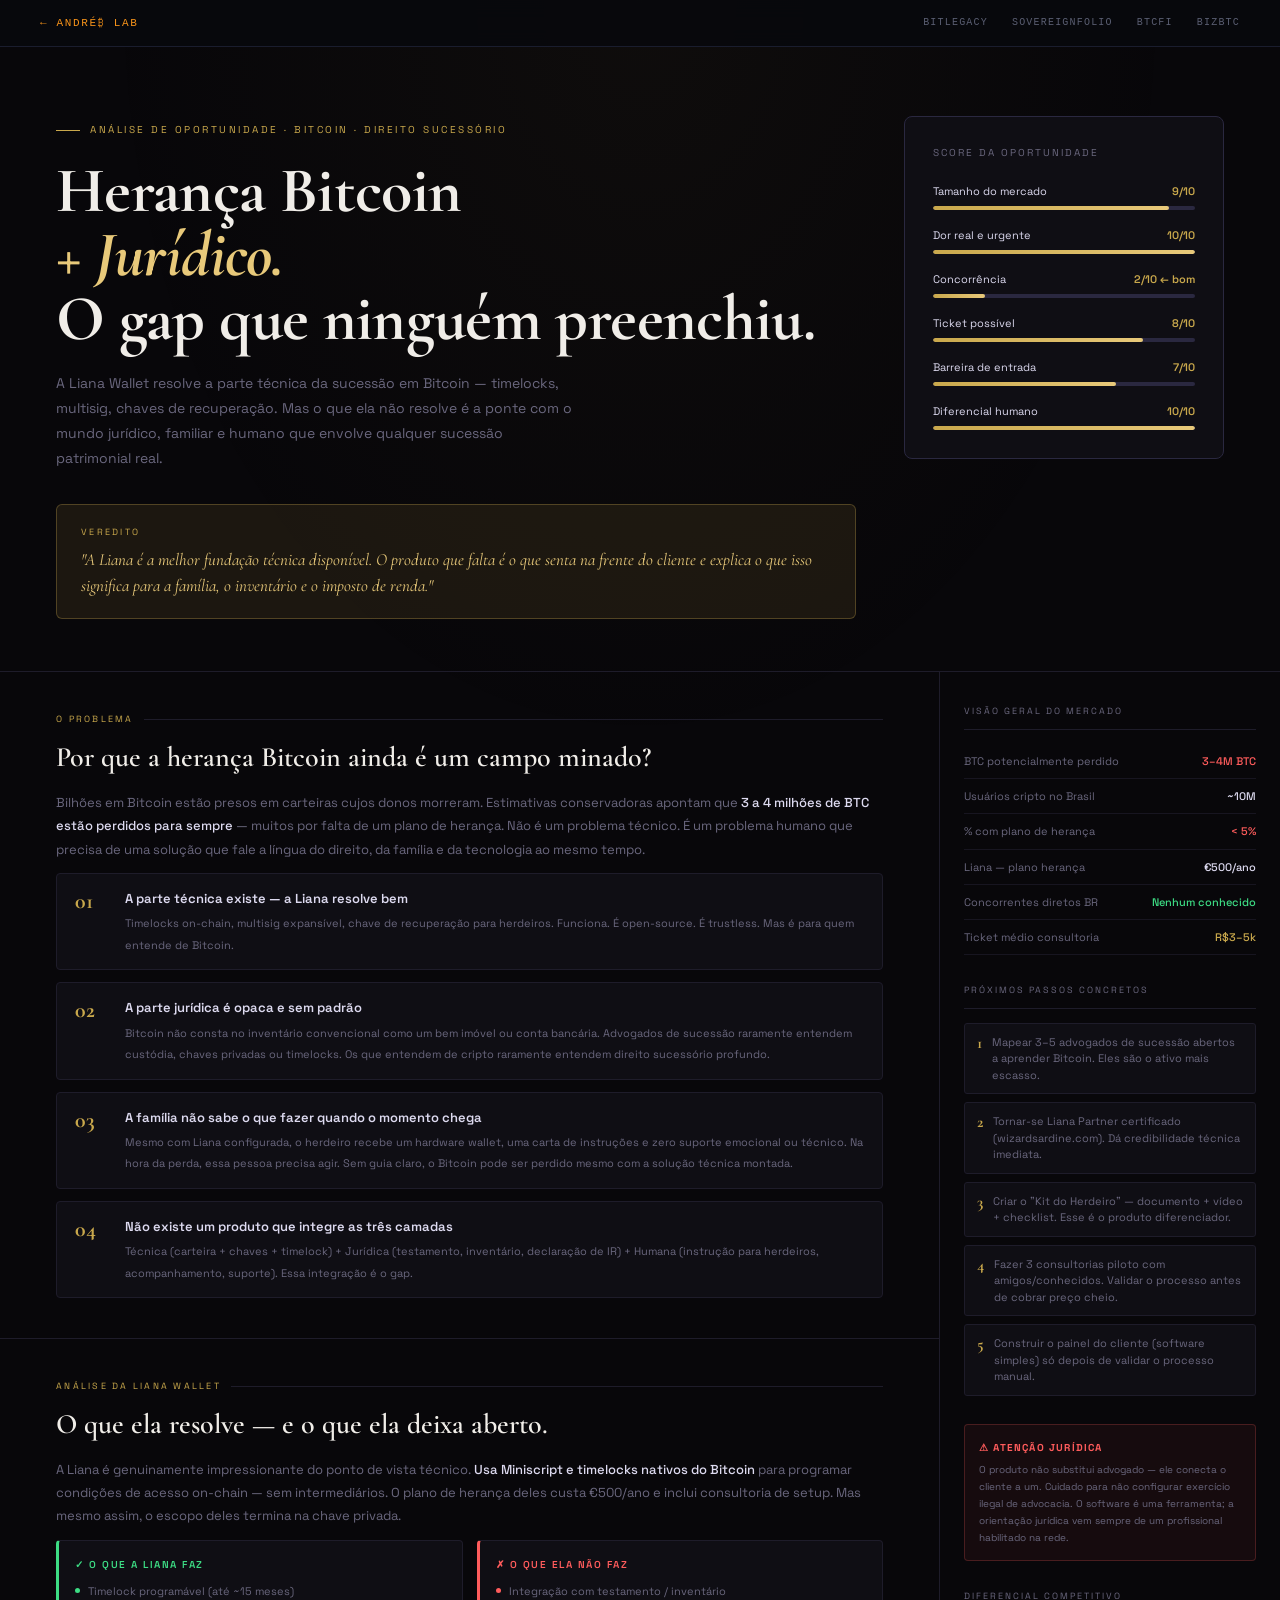
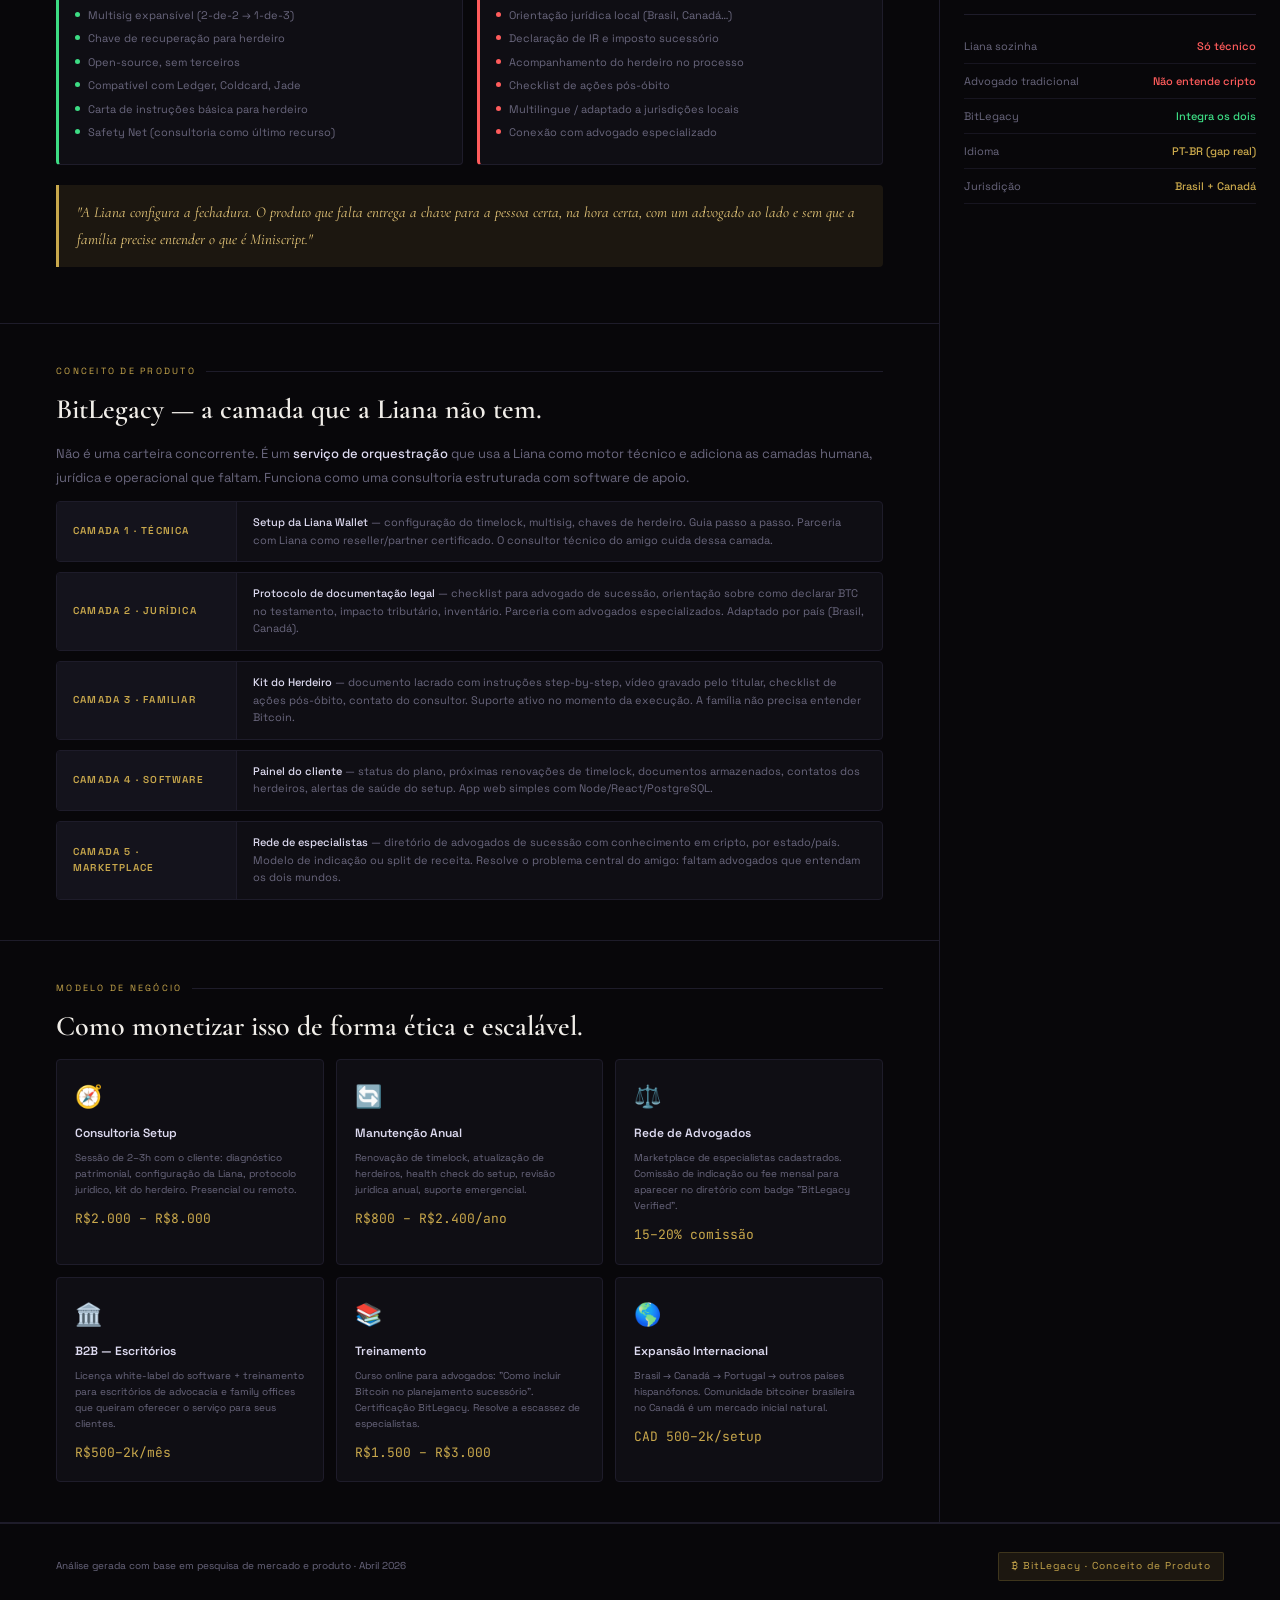
==== bitlegacy/index.html @ 343fd231 "Add files via upload" ====
<!DOCTYPE html>
<html lang="pt-BR">
<head>
<meta charset="UTF-8">
<meta name="viewport" content="width=device-width, initial-scale=1.0">
<title>BitLegacy — Oportunidade de Produto</title>
<link href="https://fonts.googleapis.com/css2?family=Cormorant+Garamond:ital,wght@0,400;0,600;0,700;1,400;1,600&family=Space+Grotesk:wght@300;400;500;600;700&family=JetBrains+Mono:wght@300;400&display=swap" rel="stylesheet">
<style>
  *, *::before, *::after { box-sizing: border-box; margin: 0; padding: 0; }

  :root {
    --bg: #08070a;
    --s1: #0f0e14;
    --s2: #14131c;
    --border: #1e1c2a;
    --border2: #2a2840;
    --gold: #c9a84c;
    --gold2: #e8c97a;
    --gold-dim: rgba(201,168,76,0.1);
    --green: #3ddc84;
    --red: #ff5c5c;
    --blue: #5b8fff;
    --text: #dddaf0;
    --muted: #6a677e;
    --muted2: #4a4760;
  }

  body {
    background: var(--bg);
    color: var(--text);
    font-family: 'Space Grotesk', sans-serif;
    font-size: 13px;
    line-height: 1.65;
  }

  /* Subtle vignette */
  body::after {
    content: '';
    position: fixed;
    inset: 0;
    background: radial-gradient(ellipse at 50% 0%, rgba(201,168,76,0.04) 0%, transparent 60%);
    pointer-events: none;
    z-index: 0;
  }

  * { position: relative; z-index: 1; }

  /* ── HERO ── */
  .hero {
    padding: 64px 56px 52px;
    border-bottom: 1px solid var(--border);
    display: grid;
    grid-template-columns: 1fr 320px;
    gap: 48px;
    align-items: start;
  }

  .eyebrow {
    display: inline-flex;
    align-items: center;
    gap: 10px;
    font-size: 10px;
    letter-spacing: 0.25em;
    text-transform: uppercase;
    color: var(--gold);
    margin-bottom: 20px;
  }

  .eyebrow::before {
    content: '';
    width: 24px; height: 1px;
    background: var(--gold);
  }

  h1 {
    font-family: 'Cormorant Garamond', serif;
    font-size: clamp(42px, 5vw, 68px);
    font-weight: 700;
    line-height: 1.0;
    letter-spacing: -0.01em;
    margin-bottom: 20px;
    color: #f0ede8;
  }

  h1 span { color: var(--gold2); font-style: italic; }

  .hero-sub {
    font-size: 14px;
    color: var(--muted);
    line-height: 1.8;
    max-width: 520px;
    margin-bottom: 32px;
  }

  .verdict-box {
    background: var(--gold-dim);
    border: 1px solid rgba(201,168,76,0.3);
    border-radius: 6px;
    padding: 20px 24px;
    margin-bottom: 0;
  }

  .verdict-label {
    font-size: 9px;
    letter-spacing: 0.25em;
    text-transform: uppercase;
    color: var(--gold);
    margin-bottom: 8px;
  }

  .verdict-text {
    font-family: 'Cormorant Garamond', serif;
    font-size: 17px;
    font-style: italic;
    line-height: 1.5;
    color: var(--gold2);
  }

  /* Score card */
  .score-card {
    background: var(--s1);
    border: 1px solid var(--border2);
    border-radius: 8px;
    padding: 28px;
    display: flex;
    flex-direction: column;
    gap: 16px;
  }

  .score-title {
    font-size: 10px;
    text-transform: uppercase;
    letter-spacing: 0.2em;
    color: var(--muted);
    margin-bottom: 4px;
  }

  .score-item {
    display: flex;
    flex-direction: column;
    gap: 6px;
  }

  .score-label {
    display: flex;
    justify-content: space-between;
    font-size: 11px;
    color: var(--text);
  }

  .score-val { color: var(--gold); font-weight: 600; }

  .bar-bg {
    height: 4px;
    background: var(--border2);
    border-radius: 2px;
    overflow: hidden;
  }

  .bar-fill {
    height: 100%;
    border-radius: 2px;
    background: linear-gradient(90deg, var(--gold), var(--gold2));
    animation: grow 1s ease both;
    animation-delay: 0.3s;
    transform-origin: left;
  }

  @keyframes grow {
    from { transform: scaleX(0); }
    to   { transform: scaleX(1); }
  }

  /* ── BODY SECTIONS ── */
  .body-wrap {
    display: grid;
    grid-template-columns: 1fr 340px;
    gap: 0;
    border-bottom: 1px solid var(--border);
  }

  .main-col { border-right: 1px solid var(--border); }

  section {
    padding: 40px 56px;
    border-bottom: 1px solid var(--border);
  }

  section:last-child { border-bottom: none; }

  .sec-eyebrow {
    font-size: 9px;
    letter-spacing: 0.25em;
    text-transform: uppercase;
    color: var(--gold);
    margin-bottom: 14px;
    display: flex;
    align-items: center;
    gap: 10px;
  }

  .sec-eyebrow::after {
    content: '';
    flex: 1;
    height: 1px;
    background: var(--border);
  }

  h2 {
    font-family: 'Cormorant Garamond', serif;
    font-size: 28px;
    font-weight: 600;
    line-height: 1.2;
    margin-bottom: 16px;
    color: #f0ede8;
  }

  p { color: var(--muted); line-height: 1.8; margin-bottom: 12px; font-size: 13px; }
  p:last-child { margin-bottom: 0; }
  p strong { color: var(--text); font-weight: 500; }

  /* Problem list */
  .prob-list { display: flex; flex-direction: column; gap: 12px; margin-top: 4px; }

  .prob-item {
    display: grid;
    grid-template-columns: 36px 1fr;
    gap: 14px;
    align-items: start;
    background: var(--s1);
    border: 1px solid var(--border);
    border-radius: 4px;
    padding: 14px 18px;
  }

  .prob-num {
    font-family: 'Cormorant Garamond', serif;
    font-size: 22px;
    font-weight: 700;
    color: var(--gold);
    line-height: 1;
    padding-top: 2px;
  }

  .prob-content strong {
    display: block;
    font-size: 13px;
    font-weight: 600;
    color: var(--text);
    margin-bottom: 3px;
  }

  .prob-content span { font-size: 11px; color: var(--muted); line-height: 1.6; }

  /* Liana gap */
  .gap-grid {
    display: grid;
    grid-template-columns: 1fr 1fr;
    gap: 14px;
    margin-top: 4px;
  }

  .gap-box {
    background: var(--s1);
    border: 1px solid var(--border);
    border-radius: 4px;
    padding: 16px;
  }

  .gap-box.has { border-left: 3px solid var(--green); }
  .gap-box.missing { border-left: 3px solid var(--red); }

  .gap-box-title {
    font-size: 10px;
    text-transform: uppercase;
    letter-spacing: 0.15em;
    margin-bottom: 10px;
    font-weight: 600;
  }

  .gap-box.has .gap-box-title { color: var(--green); }
  .gap-box.missing .gap-box-title { color: var(--red); }

  .gap-item {
    display: flex;
    align-items: flex-start;
    gap: 8px;
    margin-bottom: 7px;
    font-size: 11px;
    color: var(--muted);
    line-height: 1.5;
  }

  .gap-dot {
    width: 5px; height: 5px;
    border-radius: 50%;
    flex-shrink: 0;
    margin-top: 5px;
  }
  .has .gap-dot { background: var(--green); }
  .missing .gap-dot { background: var(--red); }

  /* Product concept */
  .concept-stack {
    display: flex;
    flex-direction: column;
    gap: 10px;
    margin-top: 4px;
  }

  .concept-layer {
    display: grid;
    grid-template-columns: 180px 1fr;
    gap: 0;
    background: var(--s1);
    border: 1px solid var(--border);
    border-radius: 4px;
    overflow: hidden;
  }

  .layer-label {
    padding: 14px 16px;
    background: var(--s2);
    border-right: 1px solid var(--border);
    font-size: 10px;
    font-weight: 600;
    text-transform: uppercase;
    letter-spacing: 0.12em;
    color: var(--gold);
    display: flex;
    align-items: center;
  }

  .layer-body {
    padding: 12px 16px;
    font-size: 11px;
    color: var(--muted);
    line-height: 1.6;
  }

  .layer-body strong { color: var(--text); font-weight: 500; }

  /* Business model */
  .biz-grid {
    display: grid;
    grid-template-columns: repeat(3, 1fr);
    gap: 12px;
    margin-top: 4px;
  }

  .biz-box {
    background: var(--s1);
    border: 1px solid var(--border);
    border-radius: 4px;
    padding: 18px;
  }

  .biz-icon { font-size: 22px; margin-bottom: 10px; display: block; }

  .biz-name {
    font-weight: 600;
    font-size: 12px;
    color: var(--text);
    margin-bottom: 6px;
  }

  .biz-desc { font-size: 10px; color: var(--muted); line-height: 1.6; margin-bottom: 10px; }

  .biz-price {
    font-family: 'JetBrains Mono', monospace;
    font-size: 13px;
    color: var(--gold);
    font-weight: 400;
  }

  /* Sidebar */
  .side-col { padding: 32px 24px; }

  .side-block { margin-bottom: 28px; }

  .side-title {
    font-size: 9px;
    letter-spacing: 0.22em;
    text-transform: uppercase;
    color: var(--muted);
    padding-bottom: 10px;
    border-bottom: 1px solid var(--border);
    margin-bottom: 14px;
  }

  .kv-row {
    display: flex;
    justify-content: space-between;
    padding: 8px 0;
    border-bottom: 1px solid rgba(30,28,42,0.7);
    font-size: 11px;
    gap: 12px;
  }

  .kv-key { color: var(--muted); flex: 1; }
  .kv-val { color: var(--text); font-weight: 500; text-align: right; }
  .kv-val.g { color: var(--green); }
  .kv-val.r { color: var(--red); }
  .kv-val.gold { color: var(--gold); }

  .action-list { display: flex; flex-direction: column; gap: 8px; }

  .action-item {
    display: flex;
    gap: 10px;
    align-items: flex-start;
    background: var(--s1);
    border: 1px solid var(--border);
    border-radius: 3px;
    padding: 10px 12px;
    font-size: 11px;
    color: var(--muted);
    line-height: 1.5;
  }

  .action-n {
    font-family: 'Cormorant Garamond', serif;
    font-size: 16px;
    font-weight: 700;
    color: var(--gold);
    flex-shrink: 0;
    line-height: 1;
    padding-top: 1px;
  }

  .warn-box {
    background: rgba(255,92,92,0.06);
    border: 1px solid rgba(255,92,92,0.22);
    border-radius: 4px;
    padding: 14px;
    font-size: 10px;
    line-height: 1.7;
    color: var(--muted);
  }

  .warn-box strong {
    color: var(--red);
    display: block;
    font-size: 10px;
    text-transform: uppercase;
    letter-spacing: 0.12em;
    margin-bottom: 5px;
  }

  .quote-block {
    border-left: 3px solid var(--gold);
    padding: 14px 18px;
    background: var(--gold-dim);
    border-radius: 0 4px 4px 0;
    margin: 16px 0;
  }

  .quote-block p {
    font-family: 'Cormorant Garamond', serif;
    font-size: 15px;
    font-style: italic;
    color: var(--gold2);
    margin: 0;
  }

  /* Footer */
  footer {
    padding: 28px 56px;
    display: flex;
    justify-content: space-between;
    align-items: center;
    border-top: 1px solid var(--border);
    font-size: 10px;
    color: var(--muted);
    flex-wrap: wrap;
    gap: 12px;
  }

  .footer-badge {
    display: inline-flex;
    align-items: center;
    gap: 8px;
    background: var(--gold-dim);
    border: 1px solid rgba(201,168,76,0.2);
    padding: 5px 12px;
    border-radius: 2px;
    color: var(--gold);
    font-size: 10px;
    letter-spacing: 0.1em;
  }

  @media (max-width: 900px) {
    .hero { grid-template-columns: 1fr; padding: 32px 24px; }
    .body-wrap { grid-template-columns: 1fr; }
    section { padding: 32px 24px; }
    .side-col { padding: 24px; }
    .biz-grid { grid-template-columns: 1fr; }
    .gap-grid { grid-template-columns: 1fr; }
    footer { padding: 24px; }
  }
</style>
</head>
<body>
<div style="position:fixed;top:0;left:0;right:0;z-index:9998;background:rgba(8,9,14,0.92);backdrop-filter:blur(10px);border-bottom:1px solid #1a1d2e;padding:14px 40px;display:flex;justify-content:space-between;align-items:center;font-family:monospace;font-size:11px;">
  <a href="../" style="color:#f7931a;text-decoration:none;letter-spacing:0.15em;text-transform:uppercase;">← André₿ Lab</a>
  <div style="display:flex;gap:24px;">
    <a href="../bitlegacy/" style="color:#5a5e72;text-decoration:none;letter-spacing:0.12em;font-size:10px;text-transform:uppercase;">BitLegacy</a>
    <a href="../sovereignfolio/" style="color:#5a5e72;text-decoration:none;letter-spacing:0.12em;font-size:10px;text-transform:uppercase;">SovereignFolio</a>
    <a href="../btcfi/" style="color:#5a5e72;text-decoration:none;letter-spacing:0.12em;font-size:10px;text-transform:uppercase;">BTCFi</a>
    <a href="../bizbtc/" style="color:#5a5e72;text-decoration:none;letter-spacing:0.12em;font-size:10px;text-transform:uppercase;">BizBTC</a>
  </div>
</div>
<div style="height:52px"></div>

<!-- HERO -->
<div class="hero">
  <div>
    <div class="eyebrow">Análise de Oportunidade · Bitcoin · Direito Sucessório</div>
    <h1>Herança Bitcoin<br><span>+ Jurídico.</span><br>O gap que ninguém preenchiu.</h1>
    <p class="hero-sub">A Liana Wallet resolve a parte técnica da sucessão em Bitcoin — timelocks, multisig, chaves de recuperação. Mas o que ela não resolve é a ponte com o mundo jurídico, familiar e humano que envolve qualquer sucessão patrimonial real.</p>
    <div class="verdict-box">
      <div class="verdict-label">Veredito</div>
      <div class="verdict-text">"A Liana é a melhor fundação técnica disponível. O produto que falta é o que senta na frente do cliente e explica o que isso significa para a família, o inventário e o imposto de renda."</div>
    </div>
  </div>

  <div class="score-card">
    <div class="score-title">Score da Oportunidade</div>
    <div class="score-item">
      <div class="score-label"><span>Tamanho do mercado</span><span class="score-val">9/10</span></div>
      <div class="bar-bg"><div class="bar-fill" style="width:90%"></div></div>
    </div>
    <div class="score-item">
      <div class="score-label"><span>Dor real e urgente</span><span class="score-val">10/10</span></div>
      <div class="bar-bg"><div class="bar-fill" style="width:100%"></div></div>
    </div>
    <div class="score-item">
      <div class="score-label"><span>Concorrência</span><span class="score-val">2/10 ← bom</span></div>
      <div class="bar-bg"><div class="bar-fill" style="width:20%"></div></div>
    </div>
    <div class="score-item">
      <div class="score-label"><span>Ticket possível</span><span class="score-val">8/10</span></div>
      <div class="bar-bg"><div class="bar-fill" style="width:80%"></div></div>
    </div>
    <div class="score-item">
      <div class="score-label"><span>Barreira de entrada</span><span class="score-val">7/10</span></div>
      <div class="bar-bg"><div class="bar-fill" style="width:70%"></div></div>
    </div>
    <div class="score-item">
      <div class="score-label"><span>Diferencial humano</span><span class="score-val">10/10</span></div>
      <div class="bar-bg"><div class="bar-fill" style="width:100%"></div></div>
    </div>
  </div>
</div>

<div class="body-wrap">
<div class="main-col">

<!-- PROBLEMA -->
<section>
  <div class="sec-eyebrow">O Problema</div>
  <h2>Por que a herança Bitcoin ainda é um campo minado?</h2>
  <p>Bilhões em Bitcoin estão presos em carteiras cujos donos morreram. Estimativas conservadoras apontam que <strong>3 a 4 milhões de BTC estão perdidos para sempre</strong> — muitos por falta de um plano de herança. Não é um problema técnico. É um problema humano que precisa de uma solução que fale a língua do direito, da família e da tecnologia ao mesmo tempo.</p>

  <div class="prob-list">
    <div class="prob-item">
      <div class="prob-num">01</div>
      <div class="prob-content">
        <strong>A parte técnica existe — a Liana resolve bem</strong>
        <span>Timelocks on-chain, multisig expansível, chave de recuperação para herdeiros. Funciona. É open-source. É trustless. Mas é para quem entende de Bitcoin.</span>
      </div>
    </div>
    <div class="prob-item">
      <div class="prob-num">02</div>
      <div class="prob-content">
        <strong>A parte jurídica é opaca e sem padrão</strong>
        <span>Bitcoin não consta no inventário convencional como um bem imóvel ou conta bancária. Advogados de sucessão raramente entendem custódia, chaves privadas ou timelocks. Os que entendem de cripto raramente entendem direito sucessório profundo.</span>
      </div>
    </div>
    <div class="prob-item">
      <div class="prob-num">03</div>
      <div class="prob-content">
        <strong>A família não sabe o que fazer quando o momento chega</strong>
        <span>Mesmo com Liana configurada, o herdeiro recebe um hardware wallet, uma carta de instruções e zero suporte emocional ou técnico. Na hora da perda, essa pessoa precisa agir. Sem guia claro, o Bitcoin pode ser perdido mesmo com a solução técnica montada.</span>
      </div>
    </div>
    <div class="prob-item">
      <div class="prob-num">04</div>
      <div class="prob-content">
        <strong>Não existe um produto que integre as três camadas</strong>
        <span>Técnica (carteira + chaves + timelock) + Jurídica (testamento, inventário, declaração de IR) + Humana (instrução para herdeiros, acompanhamento, suporte). Essa integração é o gap.</span>
      </div>
    </div>
  </div>
</section>

<!-- O QUE A LIANA FAZ E O QUE FALTA -->
<section>
  <div class="sec-eyebrow">Análise da Liana Wallet</div>
  <h2>O que ela resolve — e o que ela deixa aberto.</h2>
  <p>A Liana é genuinamente impressionante do ponto de vista técnico. <strong>Usa Miniscript e timelocks nativos do Bitcoin</strong> para programar condições de acesso on-chain — sem intermediários. O plano de herança deles custa €500/ano e inclui consultoria de setup. Mas mesmo assim, o escopo deles termina na chave privada.</p>

  <div class="gap-grid">
    <div class="gap-box has">
      <div class="gap-box-title">✓ O que a Liana faz</div>
      <div class="gap-item"><div class="gap-dot"></div>Timelock programável (até ~15 meses)</div>
      <div class="gap-item"><div class="gap-dot"></div>Multisig expansível (2-de-2 → 1-de-3)</div>
      <div class="gap-item"><div class="gap-dot"></div>Chave de recuperação para herdeiro</div>
      <div class="gap-item"><div class="gap-dot"></div>Open-source, sem terceiros</div>
      <div class="gap-item"><div class="gap-dot"></div>Compatível com Ledger, Coldcard, Jade</div>
      <div class="gap-item"><div class="gap-dot"></div>Carta de instruções básica para herdeiro</div>
      <div class="gap-item"><div class="gap-dot"></div>Safety Net (consultoria como último recurso)</div>
    </div>
    <div class="gap-box missing">
      <div class="gap-box-title">✗ O que ela NÃO faz</div>
      <div class="gap-item"><div class="gap-dot"></div>Integração com testamento / inventário</div>
      <div class="gap-item"><div class="gap-dot"></div>Orientação jurídica local (Brasil, Canadá…)</div>
      <div class="gap-item"><div class="gap-dot"></div>Declaração de IR e imposto sucessório</div>
      <div class="gap-item"><div class="gap-dot"></div>Acompanhamento do herdeiro no processo</div>
      <div class="gap-item"><div class="gap-dot"></div>Checklist de ações pós-óbito</div>
      <div class="gap-item"><div class="gap-dot"></div>Multilingue / adaptado a jurisdições locais</div>
      <div class="gap-item"><div class="gap-dot"></div>Conexão com advogado especializado</div>
    </div>
  </div>

  <div class="quote-block" style="margin-top: 20px">
    <p>"A Liana configura a fechadura. O produto que falta entrega a chave para a pessoa certa, na hora certa, com um advogado ao lado e sem que a família precise entender o que é Miniscript."</p>
  </div>
</section>

<!-- CONCEITO DO PRODUTO -->
<section>
  <div class="sec-eyebrow">Conceito de Produto</div>
  <h2>BitLegacy — a camada que a Liana não tem.</h2>
  <p>Não é uma carteira concorrente. É um <strong>serviço de orquestração</strong> que usa a Liana como motor técnico e adiciona as camadas humana, jurídica e operacional que faltam. Funciona como uma consultoria estruturada com software de apoio.</p>

  <div class="concept-stack">
    <div class="concept-layer">
      <div class="layer-label">Camada 1 · Técnica</div>
      <div class="layer-body"><strong>Setup da Liana Wallet</strong> — configuração do timelock, multisig, chaves de herdeiro. Guia passo a passo. Parceria com Liana como reseller/partner certificado. O consultor técnico do amigo cuida dessa camada.</div>
    </div>
    <div class="concept-layer">
      <div class="layer-label">Camada 2 · Jurídica</div>
      <div class="layer-body"><strong>Protocolo de documentação legal</strong> — checklist para advogado de sucessão, orientação sobre como declarar BTC no testamento, impacto tributário, inventário. Parceria com advogados especializados. Adaptado por país (Brasil, Canadá).</div>
    </div>
    <div class="concept-layer">
      <div class="layer-label">Camada 3 · Familiar</div>
      <div class="layer-body"><strong>Kit do Herdeiro</strong> — documento lacrado com instruções step-by-step, vídeo gravado pelo titular, checklist de ações pós-óbito, contato do consultor. Suporte ativo no momento da execução. A família não precisa entender Bitcoin.</div>
    </div>
    <div class="concept-layer">
      <div class="layer-label">Camada 4 · Software</div>
      <div class="layer-body"><strong>Painel do cliente</strong> — status do plano, próximas renovações de timelock, documentos armazenados, contatos dos herdeiros, alertas de saúde do setup. App web simples com Node/React/PostgreSQL.</div>
    </div>
    <div class="concept-layer">
      <div class="layer-label">Camada 5 · Marketplace</div>
      <div class="layer-body"><strong>Rede de especialistas</strong> — diretório de advogados de sucessão com conhecimento em cripto, por estado/país. Modelo de indicação ou split de receita. Resolve o problema central do amigo: faltam advogados que entendam os dois mundos.</div>
    </div>
  </div>
</section>

<!-- MODELO DE NEGÓCIO -->
<section>
  <div class="sec-eyebrow">Modelo de Negócio</div>
  <h2>Como monetizar isso de forma ética e escalável.</h2>

  <div class="biz-grid">
    <div class="biz-box">
      <span class="biz-icon">🧭</span>
      <div class="biz-name">Consultoria Setup</div>
      <div class="biz-desc">Sessão de 2–3h com o cliente: diagnóstico patrimonial, configuração da Liana, protocolo jurídico, kit do herdeiro. Presencial ou remoto.</div>
      <div class="biz-price">R$2.000 – R$8.000</div>
    </div>
    <div class="biz-box">
      <span class="biz-icon">🔄</span>
      <div class="biz-name">Manutenção Anual</div>
      <div class="biz-desc">Renovação de timelock, atualização de herdeiros, health check do setup, revisão jurídica anual, suporte emergencial.</div>
      <div class="biz-price">R$800 – R$2.400/ano</div>
    </div>
    <div class="biz-box">
      <span class="biz-icon">⚖️</span>
      <div class="biz-name">Rede de Advogados</div>
      <div class="biz-desc">Marketplace de especialistas cadastrados. Comissão de indicação ou fee mensal para aparecer no diretório com badge "BitLegacy Verified".</div>
      <div class="biz-price">15–20% comissão</div>
    </div>
    <div class="biz-box">
      <span class="biz-icon">🏛️</span>
      <div class="biz-name">B2B — Escritórios</div>
      <div class="biz-desc">Licença white-label do software + treinamento para escritórios de advocacia e family offices que queiram oferecer o serviço para seus clientes.</div>
      <div class="biz-price">R$500–2k/mês</div>
    </div>
    <div class="biz-box">
      <span class="biz-icon">📚</span>
      <div class="biz-name">Treinamento</div>
      <div class="biz-desc">Curso online para advogados: "Como incluir Bitcoin no planejamento sucessório". Certificação BitLegacy. Resolve a escassez de especialistas.</div>
      <div class="biz-price">R$1.500 – R$3.000</div>
    </div>
    <div class="biz-box">
      <span class="biz-icon">🌎</span>
      <div class="biz-name">Expansão Internacional</div>
      <div class="biz-desc">Brasil → Canadá → Portugal → outros países hispanófonos. Comunidade bitcoiner brasileira no Canadá é um mercado inicial natural.</div>
      <div class="biz-price">CAD 500–2k/setup</div>
    </div>
  </div>
</section>

</div><!-- /main-col -->

<!-- SIDEBAR -->
<div class="side-col">

  <div class="side-block">
    <div class="side-title">Visão Geral do Mercado</div>
    <div class="kv-row"><span class="kv-key">BTC potencialmente perdido</span><span class="kv-val r">3–4M BTC</span></div>
    <div class="kv-row"><span class="kv-key">Usuários cripto no Brasil</span><span class="kv-val">~10M</span></div>
    <div class="kv-row"><span class="kv-key">% com plano de herança</span><span class="kv-val r">&lt; 5%</span></div>
    <div class="kv-row"><span class="kv-key">Liana — plano herança</span><span class="kv-val">€500/ano</span></div>
    <div class="kv-row"><span class="kv-key">Concorrentes diretos BR</span><span class="kv-val g">Nenhum conhecido</span></div>
    <div class="kv-row"><span class="kv-key">Ticket médio consultoria</span><span class="kv-val gold">R$3–5k</span></div>
  </div>

  <div class="side-block">
    <div class="side-title">Próximos Passos Concretos</div>
    <div class="action-list">
      <div class="action-item">
        <div class="action-n">1</div>
        <div>Mapear 3–5 advogados de sucessão abertos a aprender Bitcoin. Eles são o ativo mais escasso.</div>
      </div>
      <div class="action-item">
        <div class="action-n">2</div>
        <div>Tornar-se Liana Partner certificado (wizardsardine.com). Dá credibilidade técnica imediata.</div>
      </div>
      <div class="action-item">
        <div class="action-n">3</div>
        <div>Criar o "Kit do Herdeiro" — documento + vídeo + checklist. Esse é o produto diferenciador.</div>
      </div>
      <div class="action-item">
        <div class="action-n">4</div>
        <div>Fazer 3 consultorias piloto com amigos/conhecidos. Validar o processo antes de cobrar preço cheio.</div>
      </div>
      <div class="action-item">
        <div class="action-n">5</div>
        <div>Construir o painel do cliente (software simples) só depois de validar o processo manual.</div>
      </div>
    </div>
  </div>

  <div class="side-block">
    <div class="warn-box">
      <strong>⚠ Atenção Jurídica</strong>
      O produto não substitui advogado — ele conecta o cliente a um. Cuidado para não configurar exercício ilegal de advocacia. O software é uma ferramenta; a orientação jurídica vem sempre de um profissional habilitado na rede.
    </div>
  </div>

  <div class="side-block">
    <div class="side-title">Diferencial Competitivo</div>
    <div class="kv-row"><span class="kv-key">Liana sozinha</span><span class="kv-val r">Só técnico</span></div>
    <div class="kv-row"><span class="kv-key">Advogado tradicional</span><span class="kv-val r">Não entende cripto</span></div>
    <div class="kv-row"><span class="kv-key">BitLegacy</span><span class="kv-val g">Integra os dois</span></div>
    <div class="kv-row"><span class="kv-key">Idioma</span><span class="kv-val gold">PT-BR (gap real)</span></div>
    <div class="kv-row"><span class="kv-key">Jurisdição</span><span class="kv-val gold">Brasil + Canadá</span></div>
  </div>

</div>
</div><!-- /body-wrap -->

<footer>
  <span>Análise gerada com base em pesquisa de mercado e produto · Abril 2026</span>
  <div class="footer-badge">₿ BitLegacy · Conceito de Produto</div>
</footer>

</body>
</html>
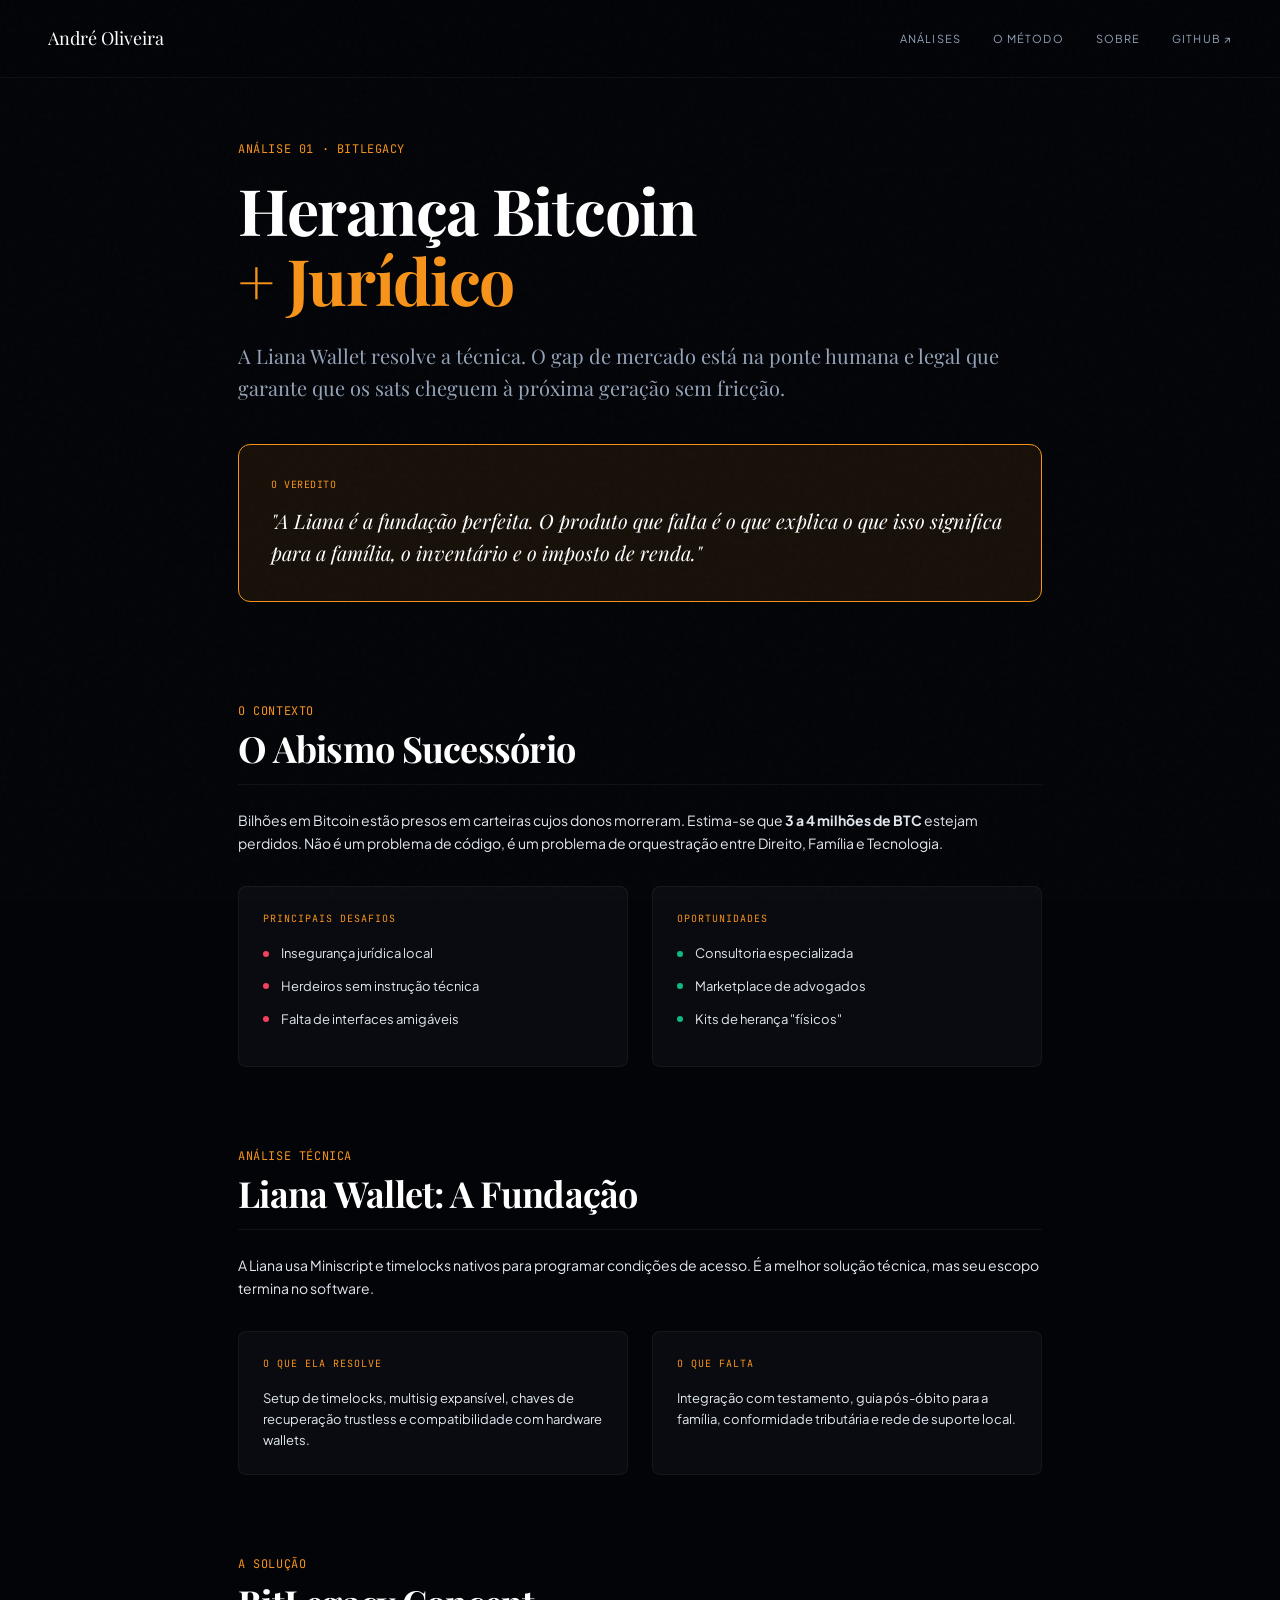
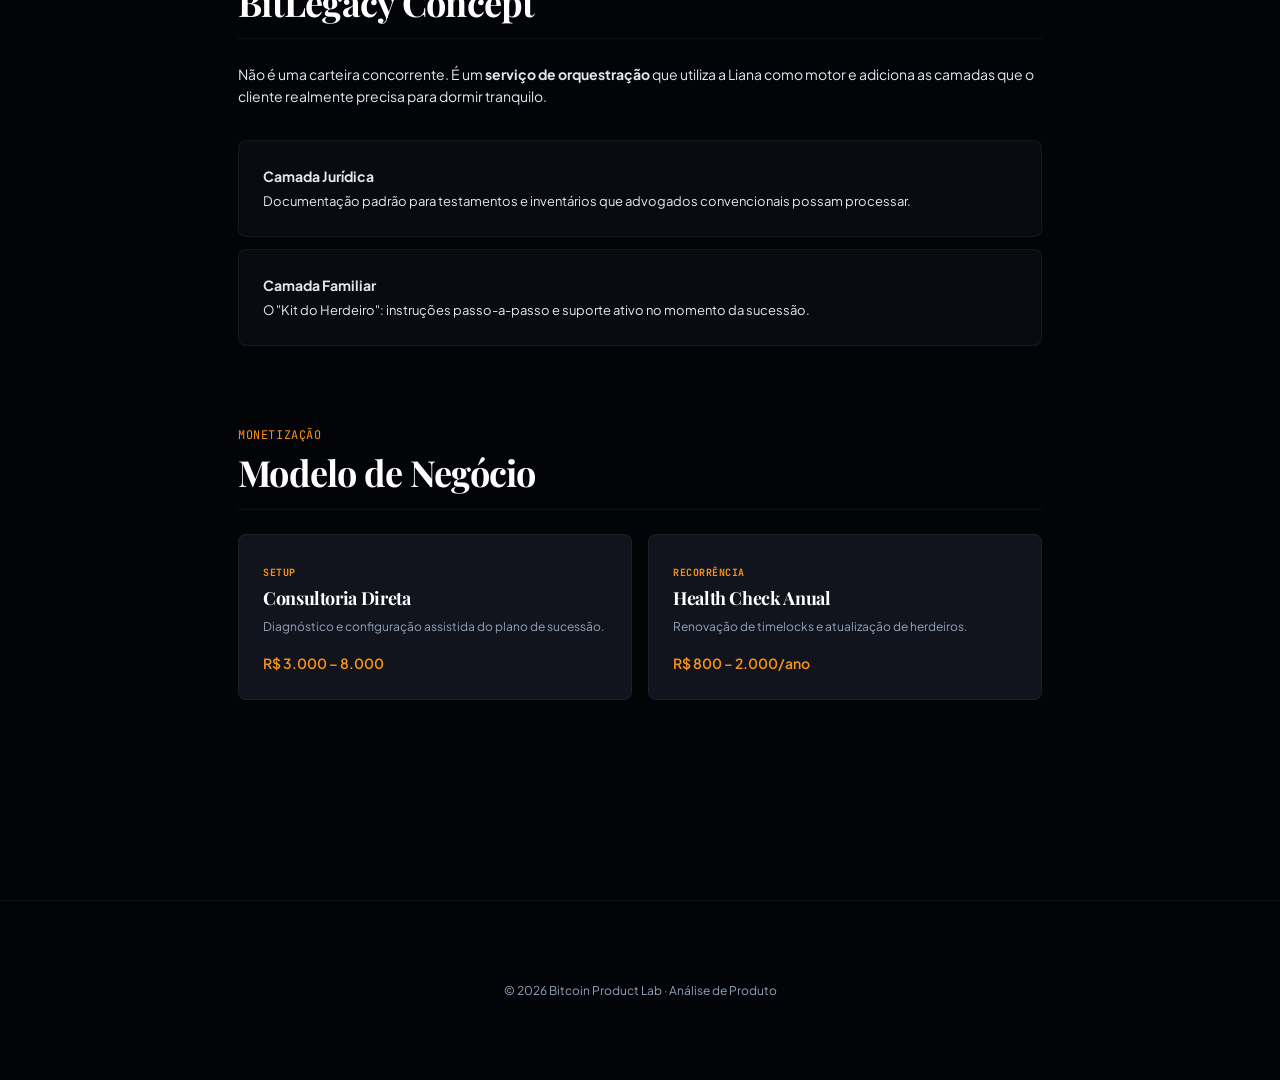
==== commit fe481ad5: "Redesign completo: Estética editorial premium e ajuste de navegação" ====
--- a/bitlegacy/index.html
+++ b/bitlegacy/index.html
@@ -1,772 +1,228 @@
 <!DOCTYPE html>
 <html lang="pt-BR">
 <head>
-<meta charset="UTF-8">
-<meta name="viewport" content="width=device-width, initial-scale=1.0">
-<title>BitLegacy — Oportunidade de Produto</title>
-<link href="https://fonts.googleapis.com/css2?family=Cormorant+Garamond:ital,wght@0,400;0,600;0,700;1,400;1,600&family=Space+Grotesk:wght@300;400;500;600;700&family=JetBrains+Mono:wght@300;400&display=swap" rel="stylesheet">
-<style>
-  *, *::before, *::after { box-sizing: border-box; margin: 0; padding: 0; }
-
-  :root {
-    --bg: #08070a;
-    --s1: #0f0e14;
-    --s2: #14131c;
-    --border: #1e1c2a;
-    --border2: #2a2840;
-    --gold: #c9a84c;
-    --gold2: #e8c97a;
-    --gold-dim: rgba(201,168,76,0.1);
-    --green: #3ddc84;
-    --red: #ff5c5c;
-    --blue: #5b8fff;
-    --text: #dddaf0;
-    --muted: #6a677e;
-    --muted2: #4a4760;
-  }
-
-  body {
-    background: var(--bg);
-    color: var(--text);
-    font-family: 'Space Grotesk', sans-serif;
-    font-size: 13px;
-    line-height: 1.65;
-  }
-
-  /* Subtle vignette */
-  body::after {
-    content: '';
-    position: fixed;
-    inset: 0;
-    background: radial-gradient(ellipse at 50% 0%, rgba(201,168,76,0.04) 0%, transparent 60%);
-    pointer-events: none;
-    z-index: 0;
-  }
-
-  * { position: relative; z-index: 1; }
-
-  /* ── HERO ── */
-  .hero {
-    padding: 64px 56px 52px;
-    border-bottom: 1px solid var(--border);
-    display: grid;
-    grid-template-columns: 1fr 320px;
-    gap: 48px;
-    align-items: start;
-  }
-
-  .eyebrow {
-    display: inline-flex;
-    align-items: center;
-    gap: 10px;
-    font-size: 10px;
-    letter-spacing: 0.25em;
-    text-transform: uppercase;
-    color: var(--gold);
-    margin-bottom: 20px;
-  }
-
-  .eyebrow::before {
-    content: '';
-    width: 24px; height: 1px;
-    background: var(--gold);
-  }
-
-  h1 {
-    font-family: 'Cormorant Garamond', serif;
-    font-size: clamp(42px, 5vw, 68px);
-    font-weight: 700;
-    line-height: 1.0;
-    letter-spacing: -0.01em;
-    margin-bottom: 20px;
-    color: #f0ede8;
-  }
-
-  h1 span { color: var(--gold2); font-style: italic; }
-
-  .hero-sub {
-    font-size: 14px;
-    color: var(--muted);
-    line-height: 1.8;
-    max-width: 520px;
-    margin-bottom: 32px;
-  }
-
-  .verdict-box {
-    background: var(--gold-dim);
-    border: 1px solid rgba(201,168,76,0.3);
-    border-radius: 6px;
-    padding: 20px 24px;
-    margin-bottom: 0;
-  }
-
-  .verdict-label {
-    font-size: 9px;
-    letter-spacing: 0.25em;
-    text-transform: uppercase;
-    color: var(--gold);
-    margin-bottom: 8px;
-  }
-
-  .verdict-text {
-    font-family: 'Cormorant Garamond', serif;
-    font-size: 17px;
-    font-style: italic;
-    line-height: 1.5;
-    color: var(--gold2);
-  }
-
-  /* Score card */
-  .score-card {
-    background: var(--s1);
-    border: 1px solid var(--border2);
-    border-radius: 8px;
-    padding: 28px;
-    display: flex;
-    flex-direction: column;
-    gap: 16px;
-  }
-
-  .score-title {
-    font-size: 10px;
-    text-transform: uppercase;
-    letter-spacing: 0.2em;
-    color: var(--muted);
-    margin-bottom: 4px;
-  }
-
-  .score-item {
-    display: flex;
-    flex-direction: column;
-    gap: 6px;
-  }
-
-  .score-label {
-    display: flex;
-    justify-content: space-between;
-    font-size: 11px;
-    color: var(--text);
-  }
-
-  .score-val { color: var(--gold); font-weight: 600; }
-
-  .bar-bg {
-    height: 4px;
-    background: var(--border2);
-    border-radius: 2px;
-    overflow: hidden;
-  }
-
-  .bar-fill {
-    height: 100%;
-    border-radius: 2px;
-    background: linear-gradient(90deg, var(--gold), var(--gold2));
-    animation: grow 1s ease both;
-    animation-delay: 0.3s;
-    transform-origin: left;
-  }
-
-  @keyframes grow {
-    from { transform: scaleX(0); }
-    to   { transform: scaleX(1); }
-  }
-
-  /* ── BODY SECTIONS ── */
-  .body-wrap {
-    display: grid;
-    grid-template-columns: 1fr 340px;
-    gap: 0;
-    border-bottom: 1px solid var(--border);
-  }
-
-  .main-col { border-right: 1px solid var(--border); }
-
-  section {
-    padding: 40px 56px;
-    border-bottom: 1px solid var(--border);
-  }
-
-  section:last-child { border-bottom: none; }
-
-  .sec-eyebrow {
-    font-size: 9px;
-    letter-spacing: 0.25em;
-    text-transform: uppercase;
-    color: var(--gold);
-    margin-bottom: 14px;
-    display: flex;
-    align-items: center;
-    gap: 10px;
-  }
-
-  .sec-eyebrow::after {
-    content: '';
-    flex: 1;
-    height: 1px;
-    background: var(--border);
-  }
-
-  h2 {
-    font-family: 'Cormorant Garamond', serif;
-    font-size: 28px;
-    font-weight: 600;
-    line-height: 1.2;
-    margin-bottom: 16px;
-    color: #f0ede8;
-  }
-
-  p { color: var(--muted); line-height: 1.8; margin-bottom: 12px; font-size: 13px; }
-  p:last-child { margin-bottom: 0; }
-  p strong { color: var(--text); font-weight: 500; }
-
-  /* Problem list */
-  .prob-list { display: flex; flex-direction: column; gap: 12px; margin-top: 4px; }
-
-  .prob-item {
-    display: grid;
-    grid-template-columns: 36px 1fr;
-    gap: 14px;
-    align-items: start;
-    background: var(--s1);
-    border: 1px solid var(--border);
-    border-radius: 4px;
-    padding: 14px 18px;
-  }
-
-  .prob-num {
-    font-family: 'Cormorant Garamond', serif;
-    font-size: 22px;
-    font-weight: 700;
-    color: var(--gold);
-    line-height: 1;
-    padding-top: 2px;
-  }
-
-  .prob-content strong {
-    display: block;
-    font-size: 13px;
-    font-weight: 600;
-    color: var(--text);
-    margin-bottom: 3px;
-  }
-
-  .prob-content span { font-size: 11px; color: var(--muted); line-height: 1.6; }
-
-  /* Liana gap */
-  .gap-grid {
-    display: grid;
-    grid-template-columns: 1fr 1fr;
-    gap: 14px;
-    margin-top: 4px;
-  }
-
-  .gap-box {
-    background: var(--s1);
-    border: 1px solid var(--border);
-    border-radius: 4px;
-    padding: 16px;
-  }
-
-  .gap-box.has { border-left: 3px solid var(--green); }
-  .gap-box.missing { border-left: 3px solid var(--red); }
-
-  .gap-box-title {
-    font-size: 10px;
-    text-transform: uppercase;
-    letter-spacing: 0.15em;
-    margin-bottom: 10px;
-    font-weight: 600;
-  }
-
-  .gap-box.has .gap-box-title { color: var(--green); }
-  .gap-box.missing .gap-box-title { color: var(--red); }
-
-  .gap-item {
-    display: flex;
-    align-items: flex-start;
-    gap: 8px;
-    margin-bottom: 7px;
-    font-size: 11px;
-    color: var(--muted);
-    line-height: 1.5;
-  }
-
-  .gap-dot {
-    width: 5px; height: 5px;
-    border-radius: 50%;
-    flex-shrink: 0;
-    margin-top: 5px;
-  }
-  .has .gap-dot { background: var(--green); }
-  .missing .gap-dot { background: var(--red); }
-
-  /* Product concept */
-  .concept-stack {
-    display: flex;
-    flex-direction: column;
-    gap: 10px;
-    margin-top: 4px;
-  }
-
-  .concept-layer {
-    display: grid;
-    grid-template-columns: 180px 1fr;
-    gap: 0;
-    background: var(--s1);
-    border: 1px solid var(--border);
-    border-radius: 4px;
-    overflow: hidden;
-  }
-
-  .layer-label {
-    padding: 14px 16px;
-    background: var(--s2);
-    border-right: 1px solid var(--border);
-    font-size: 10px;
-    font-weight: 600;
-    text-transform: uppercase;
-    letter-spacing: 0.12em;
-    color: var(--gold);
-    display: flex;
-    align-items: center;
-  }
-
-  .layer-body {
-    padding: 12px 16px;
-    font-size: 11px;
-    color: var(--muted);
-    line-height: 1.6;
-  }
-
-  .layer-body strong { color: var(--text); font-weight: 500; }
-
-  /* Business model */
-  .biz-grid {
-    display: grid;
-    grid-template-columns: repeat(3, 1fr);
-    gap: 12px;
-    margin-top: 4px;
-  }
-
-  .biz-box {
-    background: var(--s1);
-    border: 1px solid var(--border);
-    border-radius: 4px;
-    padding: 18px;
-  }
-
-  .biz-icon { font-size: 22px; margin-bottom: 10px; display: block; }
-
-  .biz-name {
-    font-weight: 600;
-    font-size: 12px;
-    color: var(--text);
-    margin-bottom: 6px;
-  }
-
-  .biz-desc { font-size: 10px; color: var(--muted); line-height: 1.6; margin-bottom: 10px; }
-
-  .biz-price {
-    font-family: 'JetBrains Mono', monospace;
-    font-size: 13px;
-    color: var(--gold);
-    font-weight: 400;
-  }
-
-  /* Sidebar */
-  .side-col { padding: 32px 24px; }
-
-  .side-block { margin-bottom: 28px; }
-
-  .side-title {
-    font-size: 9px;
-    letter-spacing: 0.22em;
-    text-transform: uppercase;
-    color: var(--muted);
-    padding-bottom: 10px;
-    border-bottom: 1px solid var(--border);
-    margin-bottom: 14px;
-  }
-
-  .kv-row {
-    display: flex;
-    justify-content: space-between;
-    padding: 8px 0;
-    border-bottom: 1px solid rgba(30,28,42,0.7);
-    font-size: 11px;
-    gap: 12px;
-  }
-
-  .kv-key { color: var(--muted); flex: 1; }
-  .kv-val { color: var(--text); font-weight: 500; text-align: right; }
-  .kv-val.g { color: var(--green); }
-  .kv-val.r { color: var(--red); }
-  .kv-val.gold { color: var(--gold); }
-
-  .action-list { display: flex; flex-direction: column; gap: 8px; }
-
-  .action-item {
-    display: flex;
-    gap: 10px;
-    align-items: flex-start;
-    background: var(--s1);
-    border: 1px solid var(--border);
-    border-radius: 3px;
-    padding: 10px 12px;
-    font-size: 11px;
-    color: var(--muted);
-    line-height: 1.5;
-  }
-
-  .action-n {
-    font-family: 'Cormorant Garamond', serif;
-    font-size: 16px;
-    font-weight: 700;
-    color: var(--gold);
-    flex-shrink: 0;
-    line-height: 1;
-    padding-top: 1px;
-  }
-
-  .warn-box {
-    background: rgba(255,92,92,0.06);
-    border: 1px solid rgba(255,92,92,0.22);
-    border-radius: 4px;
-    padding: 14px;
-    font-size: 10px;
-    line-height: 1.7;
-    color: var(--muted);
-  }
-
-  .warn-box strong {
-    color: var(--red);
-    display: block;
-    font-size: 10px;
-    text-transform: uppercase;
-    letter-spacing: 0.12em;
-    margin-bottom: 5px;
-  }
-
-  .quote-block {
-    border-left: 3px solid var(--gold);
-    padding: 14px 18px;
-    background: var(--gold-dim);
-    border-radius: 0 4px 4px 0;
-    margin: 16px 0;
-  }
-
-  .quote-block p {
-    font-family: 'Cormorant Garamond', serif;
-    font-size: 15px;
-    font-style: italic;
-    color: var(--gold2);
-    margin: 0;
-  }
-
-  /* Footer */
-  footer {
-    padding: 28px 56px;
-    display: flex;
-    justify-content: space-between;
-    align-items: center;
-    border-top: 1px solid var(--border);
-    font-size: 10px;
-    color: var(--muted);
-    flex-wrap: wrap;
-    gap: 12px;
-  }
-
-  .footer-badge {
-    display: inline-flex;
-    align-items: center;
-    gap: 8px;
-    background: var(--gold-dim);
-    border: 1px solid rgba(201,168,76,0.2);
-    padding: 5px 12px;
-    border-radius: 2px;
-    color: var(--gold);
-    font-size: 10px;
-    letter-spacing: 0.1em;
-  }
-
-  @media (max-width: 900px) {
-    .hero { grid-template-columns: 1fr; padding: 32px 24px; }
-    .body-wrap { grid-template-columns: 1fr; }
-    section { padding: 32px 24px; }
-    .side-col { padding: 24px; }
-    .biz-grid { grid-template-columns: 1fr; }
-    .gap-grid { grid-template-columns: 1fr; }
-    footer { padding: 24px; }
-  }
-</style>
+    <meta charset="UTF-8">
+    <meta name="viewport" content="width=device-width, initial-scale=1.0">
+    <title>BitLegacy — Oportunidade de Produto | Bitcoin Product Lab</title>
+    <link rel="stylesheet" href="../base.css">
+    <style>
+        .page-header {
+            padding: 140px var(--p-page) 60px;
+            max-width: 900px;
+            margin: 0 auto;
+        }
+
+        .content-body {
+            max-width: 900px;
+            margin: 0 auto;
+            padding: 0 var(--p-page) 120px;
+        }
+
+        .verdict-box {
+            background: var(--accent-dim);
+            border: 1px solid var(--accent);
+            padding: 32px;
+            border-radius: 12px;
+            margin: 40px 0;
+        }
+
+        .verdict-label {
+            display: block;
+            font-size: 10px;
+            margin-bottom: 12px;
+        }
+
+        .verdict-text {
+            font-family: 'Playfair Display', serif;
+            font-size: 20px;
+            font-style: italic;
+            color: var(--white);
+        }
+
+        section {
+            margin-bottom: 80px;
+        }
+
+        h2 {
+            font-size: 36px;
+            margin-bottom: 24px;
+            border-bottom: 1px solid var(--border);
+            padding-bottom: 16px;
+        }
+
+        .grid-2 {
+            display: grid;
+            grid-template-columns: 1fr 1fr;
+            gap: 24px;
+            margin: 32px 0;
+        }
+
+        .status-box {
+            background: var(--s1);
+            border: 1px solid var(--border);
+            padding: 24px;
+            border-radius: 8px;
+        }
+
+        .status-header {
+            font-size: 10px;
+            text-transform: uppercase;
+            letter-spacing: 0.1em;
+            margin-bottom: 16px;
+            display: block;
+        }
+
+        .status-item {
+            display: flex;
+            align-items: center;
+            gap: 12px;
+            margin-bottom: 12px;
+            font-size: 13px;
+        }
+
+        .dot {
+            width: 6px;
+            height: 6px;
+            border-radius: 50%;
+        }
+
+        .dot.green { background: #10b981; }
+        .dot.red { background: #f43f5e; }
+
+        .biz-model-grid {
+            display: grid;
+            grid-template-columns: repeat(auto-fit, minmax(280px, 1fr));
+            gap: 16px;
+        }
+
+        .biz-card {
+            background: var(--s2);
+            padding: 24px;
+            border-radius: 8px;
+            border: 1px solid var(--border);
+        }
+
+        .price-tag {
+            display: block;
+            margin-top: 16px;
+            color: var(--accent);
+            font-weight: 600;
+        }
+
+        @media (max-width: 900px) {
+            .page-header, .content-body { padding: 100px var(--p-mobile) 40px; }
+            .grid-2 { grid-template-columns: 1fr; }
+        }
+    </style>
 </head>
 <body>
-<div style="position:fixed;top:0;left:0;right:0;z-index:9998;background:rgba(8,9,14,0.92);backdrop-filter:blur(10px);border-bottom:1px solid #1a1d2e;padding:14px 40px;display:flex;justify-content:space-between;align-items:center;font-family:monospace;font-size:11px;">
-  <a href="../" style="color:#f7931a;text-decoration:none;letter-spacing:0.15em;text-transform:uppercase;">← André₿ Lab</a>
-  <div style="display:flex;gap:24px;">
-    <a href="../bitlegacy/" style="color:#5a5e72;text-decoration:none;letter-spacing:0.12em;font-size:10px;text-transform:uppercase;">BitLegacy</a>
-    <a href="../sovereignfolio/" style="color:#5a5e72;text-decoration:none;letter-spacing:0.12em;font-size:10px;text-transform:uppercase;">SovereignFolio</a>
-    <a href="../btcfi/" style="color:#5a5e72;text-decoration:none;letter-spacing:0.12em;font-size:10px;text-transform:uppercase;">BTCFi</a>
-    <a href="../bizbtc/" style="color:#5a5e72;text-decoration:none;letter-spacing:0.12em;font-size:10px;text-transform:uppercase;">BizBTC</a>
-  </div>
-</div>
-<div style="height:52px"></div>
-
-<!-- HERO -->
-<div class="hero">
-  <div>
-    <div class="eyebrow">Análise de Oportunidade · Bitcoin · Direito Sucessório</div>
-    <h1>Herança Bitcoin<br><span>+ Jurídico.</span><br>O gap que ninguém preenchiu.</h1>
-    <p class="hero-sub">A Liana Wallet resolve a parte técnica da sucessão em Bitcoin — timelocks, multisig, chaves de recuperação. Mas o que ela não resolve é a ponte com o mundo jurídico, familiar e humano que envolve qualquer sucessão patrimonial real.</p>
-    <div class="verdict-box">
-      <div class="verdict-label">Veredito</div>
-      <div class="verdict-text">"A Liana é a melhor fundação técnica disponível. O produto que falta é o que senta na frente do cliente e explica o que isso significa para a família, o inventário e o imposto de renda."</div>
-    </div>
-  </div>
-
-  <div class="score-card">
-    <div class="score-title">Score da Oportunidade</div>
-    <div class="score-item">
-      <div class="score-label"><span>Tamanho do mercado</span><span class="score-val">9/10</span></div>
-      <div class="bar-bg"><div class="bar-fill" style="width:90%"></div></div>
-    </div>
-    <div class="score-item">
-      <div class="score-label"><span>Dor real e urgente</span><span class="score-val">10/10</span></div>
-      <div class="bar-bg"><div class="bar-fill" style="width:100%"></div></div>
-    </div>
-    <div class="score-item">
-      <div class="score-label"><span>Concorrência</span><span class="score-val">2/10 ← bom</span></div>
-      <div class="bar-bg"><div class="bar-fill" style="width:20%"></div></div>
-    </div>
-    <div class="score-item">
-      <div class="score-label"><span>Ticket possível</span><span class="score-val">8/10</span></div>
-      <div class="bar-bg"><div class="bar-fill" style="width:80%"></div></div>
-    </div>
-    <div class="score-item">
-      <div class="score-label"><span>Barreira de entrada</span><span class="score-val">7/10</span></div>
-      <div class="bar-bg"><div class="bar-fill" style="width:70%"></div></div>
-    </div>
-    <div class="score-item">
-      <div class="score-label"><span>Diferencial humano</span><span class="score-val">10/10</span></div>
-      <div class="bar-bg"><div class="bar-fill" style="width:100%"></div></div>
-    </div>
-  </div>
-</div>
-
-<div class="body-wrap">
-<div class="main-col">
-
-<!-- PROBLEMA -->
-<section>
-  <div class="sec-eyebrow">O Problema</div>
-  <h2>Por que a herança Bitcoin ainda é um campo minado?</h2>
-  <p>Bilhões em Bitcoin estão presos em carteiras cujos donos morreram. Estimativas conservadoras apontam que <strong>3 a 4 milhões de BTC estão perdidos para sempre</strong> — muitos por falta de um plano de herança. Não é um problema técnico. É um problema humano que precisa de uma solução que fale a língua do direito, da família e da tecnologia ao mesmo tempo.</p>
-
-  <div class="prob-list">
-    <div class="prob-item">
-      <div class="prob-num">01</div>
-      <div class="prob-content">
-        <strong>A parte técnica existe — a Liana resolve bem</strong>
-        <span>Timelocks on-chain, multisig expansível, chave de recuperação para herdeiros. Funciona. É open-source. É trustless. Mas é para quem entende de Bitcoin.</span>
-      </div>
-    </div>
-    <div class="prob-item">
-      <div class="prob-num">02</div>
-      <div class="prob-content">
-        <strong>A parte jurídica é opaca e sem padrão</strong>
-        <span>Bitcoin não consta no inventário convencional como um bem imóvel ou conta bancária. Advogados de sucessão raramente entendem custódia, chaves privadas ou timelocks. Os que entendem de cripto raramente entendem direito sucessório profundo.</span>
-      </div>
-    </div>
-    <div class="prob-item">
-      <div class="prob-num">03</div>
-      <div class="prob-content">
-        <strong>A família não sabe o que fazer quando o momento chega</strong>
-        <span>Mesmo com Liana configurada, o herdeiro recebe um hardware wallet, uma carta de instruções e zero suporte emocional ou técnico. Na hora da perda, essa pessoa precisa agir. Sem guia claro, o Bitcoin pode ser perdido mesmo com a solução técnica montada.</span>
-      </div>
-    </div>
-    <div class="prob-item">
-      <div class="prob-num">04</div>
-      <div class="prob-content">
-        <strong>Não existe um produto que integre as três camadas</strong>
-        <span>Técnica (carteira + chaves + timelock) + Jurídica (testamento, inventário, declaração de IR) + Humana (instrução para herdeiros, acompanhamento, suporte). Essa integração é o gap.</span>
-      </div>
-    </div>
-  </div>
-</section>
-
-<!-- O QUE A LIANA FAZ E O QUE FALTA -->
-<section>
-  <div class="sec-eyebrow">Análise da Liana Wallet</div>
-  <h2>O que ela resolve — e o que ela deixa aberto.</h2>
-  <p>A Liana é genuinamente impressionante do ponto de vista técnico. <strong>Usa Miniscript e timelocks nativos do Bitcoin</strong> para programar condições de acesso on-chain — sem intermediários. O plano de herança deles custa €500/ano e inclui consultoria de setup. Mas mesmo assim, o escopo deles termina na chave privada.</p>
-
-  <div class="gap-grid">
-    <div class="gap-box has">
-      <div class="gap-box-title">✓ O que a Liana faz</div>
-      <div class="gap-item"><div class="gap-dot"></div>Timelock programável (até ~15 meses)</div>
-      <div class="gap-item"><div class="gap-dot"></div>Multisig expansível (2-de-2 → 1-de-3)</div>
-      <div class="gap-item"><div class="gap-dot"></div>Chave de recuperação para herdeiro</div>
-      <div class="gap-item"><div class="gap-dot"></div>Open-source, sem terceiros</div>
-      <div class="gap-item"><div class="gap-dot"></div>Compatível com Ledger, Coldcard, Jade</div>
-      <div class="gap-item"><div class="gap-dot"></div>Carta de instruções básica para herdeiro</div>
-      <div class="gap-item"><div class="gap-dot"></div>Safety Net (consultoria como último recurso)</div>
-    </div>
-    <div class="gap-box missing">
-      <div class="gap-box-title">✗ O que ela NÃO faz</div>
-      <div class="gap-item"><div class="gap-dot"></div>Integração com testamento / inventário</div>
-      <div class="gap-item"><div class="gap-dot"></div>Orientação jurídica local (Brasil, Canadá…)</div>
-      <div class="gap-item"><div class="gap-dot"></div>Declaração de IR e imposto sucessório</div>
-      <div class="gap-item"><div class="gap-dot"></div>Acompanhamento do herdeiro no processo</div>
-      <div class="gap-item"><div class="gap-dot"></div>Checklist de ações pós-óbito</div>
-      <div class="gap-item"><div class="gap-dot"></div>Multilingue / adaptado a jurisdições locais</div>
-      <div class="gap-item"><div class="gap-dot"></div>Conexão com advogado especializado</div>
-    </div>
-  </div>
-
-  <div class="quote-block" style="margin-top: 20px">
-    <p>"A Liana configura a fechadura. O produto que falta entrega a chave para a pessoa certa, na hora certa, com um advogado ao lado e sem que a família precise entender o que é Miniscript."</p>
-  </div>
-</section>
-
-<!-- CONCEITO DO PRODUTO -->
-<section>
-  <div class="sec-eyebrow">Conceito de Produto</div>
-  <h2>BitLegacy — a camada que a Liana não tem.</h2>
-  <p>Não é uma carteira concorrente. É um <strong>serviço de orquestração</strong> que usa a Liana como motor técnico e adiciona as camadas humana, jurídica e operacional que faltam. Funciona como uma consultoria estruturada com software de apoio.</p>
-
-  <div class="concept-stack">
-    <div class="concept-layer">
-      <div class="layer-label">Camada 1 · Técnica</div>
-      <div class="layer-body"><strong>Setup da Liana Wallet</strong> — configuração do timelock, multisig, chaves de herdeiro. Guia passo a passo. Parceria com Liana como reseller/partner certificado. O consultor técnico do amigo cuida dessa camada.</div>
-    </div>
-    <div class="concept-layer">
-      <div class="layer-label">Camada 2 · Jurídica</div>
-      <div class="layer-body"><strong>Protocolo de documentação legal</strong> — checklist para advogado de sucessão, orientação sobre como declarar BTC no testamento, impacto tributário, inventário. Parceria com advogados especializados. Adaptado por país (Brasil, Canadá).</div>
-    </div>
-    <div class="concept-layer">
-      <div class="layer-label">Camada 3 · Familiar</div>
-      <div class="layer-body"><strong>Kit do Herdeiro</strong> — documento lacrado com instruções step-by-step, vídeo gravado pelo titular, checklist de ações pós-óbito, contato do consultor. Suporte ativo no momento da execução. A família não precisa entender Bitcoin.</div>
-    </div>
-    <div class="concept-layer">
-      <div class="layer-label">Camada 4 · Software</div>
-      <div class="layer-body"><strong>Painel do cliente</strong> — status do plano, próximas renovações de timelock, documentos armazenados, contatos dos herdeiros, alertas de saúde do setup. App web simples com Node/React/PostgreSQL.</div>
-    </div>
-    <div class="concept-layer">
-      <div class="layer-label">Camada 5 · Marketplace</div>
-      <div class="layer-body"><strong>Rede de especialistas</strong> — diretório de advogados de sucessão com conhecimento em cripto, por estado/país. Modelo de indicação ou split de receita. Resolve o problema central do amigo: faltam advogados que entendam os dois mundos.</div>
-    </div>
-  </div>
-</section>
-
-<!-- MODELO DE NEGÓCIO -->
-<section>
-  <div class="sec-eyebrow">Modelo de Negócio</div>
-  <h2>Como monetizar isso de forma ética e escalável.</h2>
-
-  <div class="biz-grid">
-    <div class="biz-box">
-      <span class="biz-icon">🧭</span>
-      <div class="biz-name">Consultoria Setup</div>
-      <div class="biz-desc">Sessão de 2–3h com o cliente: diagnóstico patrimonial, configuração da Liana, protocolo jurídico, kit do herdeiro. Presencial ou remoto.</div>
-      <div class="biz-price">R$2.000 – R$8.000</div>
-    </div>
-    <div class="biz-box">
-      <span class="biz-icon">🔄</span>
-      <div class="biz-name">Manutenção Anual</div>
-      <div class="biz-desc">Renovação de timelock, atualização de herdeiros, health check do setup, revisão jurídica anual, suporte emergencial.</div>
-      <div class="biz-price">R$800 – R$2.400/ano</div>
-    </div>
-    <div class="biz-box">
-      <span class="biz-icon">⚖️</span>
-      <div class="biz-name">Rede de Advogados</div>
-      <div class="biz-desc">Marketplace de especialistas cadastrados. Comissão de indicação ou fee mensal para aparecer no diretório com badge "BitLegacy Verified".</div>
-      <div class="biz-price">15–20% comissão</div>
-    </div>
-    <div class="biz-box">
-      <span class="biz-icon">🏛️</span>
-      <div class="biz-name">B2B — Escritórios</div>
-      <div class="biz-desc">Licença white-label do software + treinamento para escritórios de advocacia e family offices que queiram oferecer o serviço para seus clientes.</div>
-      <div class="biz-price">R$500–2k/mês</div>
-    </div>
-    <div class="biz-box">
-      <span class="biz-icon">📚</span>
-      <div class="biz-name">Treinamento</div>
-      <div class="biz-desc">Curso online para advogados: "Como incluir Bitcoin no planejamento sucessório". Certificação BitLegacy. Resolve a escassez de especialistas.</div>
-      <div class="biz-price">R$1.500 – R$3.000</div>
-    </div>
-    <div class="biz-box">
-      <span class="biz-icon">🌎</span>
-      <div class="biz-name">Expansão Internacional</div>
-      <div class="biz-desc">Brasil → Canadá → Portugal → outros países hispanófonos. Comunidade bitcoiner brasileira no Canadá é um mercado inicial natural.</div>
-      <div class="biz-price">CAD 500–2k/setup</div>
-    </div>
-  </div>
-</section>
-
-</div><!-- /main-col -->
-
-<!-- SIDEBAR -->
-<div class="side-col">
-
-  <div class="side-block">
-    <div class="side-title">Visão Geral do Mercado</div>
-    <div class="kv-row"><span class="kv-key">BTC potencialmente perdido</span><span class="kv-val r">3–4M BTC</span></div>
-    <div class="kv-row"><span class="kv-key">Usuários cripto no Brasil</span><span class="kv-val">~10M</span></div>
-    <div class="kv-row"><span class="kv-key">% com plano de herança</span><span class="kv-val r">&lt; 5%</span></div>
-    <div class="kv-row"><span class="kv-key">Liana — plano herança</span><span class="kv-val">€500/ano</span></div>
-    <div class="kv-row"><span class="kv-key">Concorrentes diretos BR</span><span class="kv-val g">Nenhum conhecido</span></div>
-    <div class="kv-row"><span class="kv-key">Ticket médio consultoria</span><span class="kv-val gold">R$3–5k</span></div>
-  </div>
-
-  <div class="side-block">
-    <div class="side-title">Próximos Passos Concretos</div>
-    <div class="action-list">
-      <div class="action-item">
-        <div class="action-n">1</div>
-        <div>Mapear 3–5 advogados de sucessão abertos a aprender Bitcoin. Eles são o ativo mais escasso.</div>
-      </div>
-      <div class="action-item">
-        <div class="action-n">2</div>
-        <div>Tornar-se Liana Partner certificado (wizardsardine.com). Dá credibilidade técnica imediata.</div>
-      </div>
-      <div class="action-item">
-        <div class="action-n">3</div>
-        <div>Criar o "Kit do Herdeiro" — documento + vídeo + checklist. Esse é o produto diferenciador.</div>
-      </div>
-      <div class="action-item">
-        <div class="action-n">4</div>
-        <div>Fazer 3 consultorias piloto com amigos/conhecidos. Validar o processo antes de cobrar preço cheio.</div>
-      </div>
-      <div class="action-item">
-        <div class="action-n">5</div>
-        <div>Construir o painel do cliente (software simples) só depois de validar o processo manual.</div>
-      </div>
-    </div>
-  </div>
-
-  <div class="side-block">
-    <div class="warn-box">
-      <strong>⚠ Atenção Jurídica</strong>
-      O produto não substitui advogado — ele conecta o cliente a um. Cuidado para não configurar exercício ilegal de advocacia. O software é uma ferramenta; a orientação jurídica vem sempre de um profissional habilitado na rede.
-    </div>
-  </div>
-
-  <div class="side-block">
-    <div class="side-title">Diferencial Competitivo</div>
-    <div class="kv-row"><span class="kv-key">Liana sozinha</span><span class="kv-val r">Só técnico</span></div>
-    <div class="kv-row"><span class="kv-key">Advogado tradicional</span><span class="kv-val r">Não entende cripto</span></div>
-    <div class="kv-row"><span class="kv-key">BitLegacy</span><span class="kv-val g">Integra os dois</span></div>
-    <div class="kv-row"><span class="kv-key">Idioma</span><span class="kv-val gold">PT-BR (gap real)</span></div>
-    <div class="kv-row"><span class="kv-key">Jurisdição</span><span class="kv-val gold">Brasil + Canadá</span></div>
-  </div>
-
-</div>
-</div><!-- /body-wrap -->
-
-<footer>
-  <span>Análise gerada com base em pesquisa de mercado e produto · Abril 2026</span>
-  <div class="footer-badge">₿ BitLegacy · Conceito de Produto</div>
-</footer>
+
+    <nav class="nav-container">
+        <a href="../index.html" class="nav-link" style="font-family: 'Playfair Display', serif; font-size: 18px; color: var(--white); text-transform: none; letter-spacing: 0;">André Oliveira</a>
+        <div style="display: flex; gap: 32px;">
+            <a href="../index.html#cases" class="nav-link">Análises</a>
+            <a href="../metodo/index.html" class="nav-link">O Método</a>
+            <a href="../sobre/index.html" class="nav-link">Sobre</a>
+            <a href="https://github.com/sunda290" target="_blank" class="nav-link">GitHub ↗</a>
+        </div>
+    </nav>
+
+    <header class="page-header">
+        <div class="mono" style="margin-bottom: 16px;">Análise 01 · BitLegacy</div>
+        <h1 style="font-size: 64px; margin-bottom: 24px;">Herança Bitcoin <br><span style="color: var(--accent);">+ Jurídico</span></h1>
+        <p style="font-family: 'Playfair Display', serif; font-size: 20px; color: var(--text-muted); line-height: 1.6;">
+            A Liana Wallet resolve a técnica. O gap de mercado está na ponte humana e legal que garante que os sats cheguem à próxima geração sem fricção.
+        </p>
+        
+        <div class="verdict-box">
+            <span class="verdict-label mono">O Veredito</span>
+            <p class="verdict-text">
+                "A Liana é a fundação perfeita. O produto que falta é o que explica o que isso significa para a família, o inventário e o imposto de renda."
+            </p>
+        </div>
+    </header>
+
+    <main class="content-body">
+        
+        <section>
+            <div class="mono" style="margin-bottom: 8px;">O Contexto</div>
+            <h2>O Abismo Sucessório</h2>
+            <p>Bilhões em Bitcoin estão presos em carteiras cujos donos morreram. Estima-se que <strong>3 a 4 milhões de BTC</strong> estejam perdidos. Não é um problema de código, é um problema de orquestração entre Direito, Família e Tecnologia.</p>
+            
+            <div class="grid-2">
+                <div class="status-box">
+                    <span class="status-header mono">Principais Desafios</span>
+                    <div class="status-item"><div class="dot red"></div> Insegurança jurídica local</div>
+                    <div class="status-item"><div class="dot red"></div> Herdeiros sem instrução técnica</div>
+                    <div class="status-item"><div class="dot red"></div> Falta de interfaces amigáveis</div>
+                </div>
+                <div class="status-box">
+                    <span class="status-header mono">Oportunidades</span>
+                    <div class="status-item"><div class="dot green"></div> Consultoria especializada</div>
+                    <div class="status-item"><div class="dot green"></div> Marketplace de advogados</div>
+                    <div class="status-item"><div class="dot green"></div> Kits de herança "físicos"</div>
+                </div>
+            </div>
+        </section>
+
+        <section>
+            <div class="mono" style="margin-bottom: 8px;">Análise Técnica</div>
+            <h2>Liana Wallet: A Fundação</h2>
+            <p>A Liana usa Miniscript e timelocks nativos para programar condições de acesso. É a melhor solução técnica, mas seu escopo termina no software.</p>
+            
+            <div class="grid-2">
+                <div class="status-box">
+                    <span class="status-header mono">O que ela resolve</span>
+                    <p style="font-size: 13px;">Setup de timelocks, multisig expansível, chaves de recuperação trustless e compatibilidade com hardware wallets.</p>
+                </div>
+                <div class="status-box">
+                    <span class="status-header mono">O que falta</span>
+                    <p style="font-size: 13px;">Integração com testamento, guia pós-óbito para a família, conformidade tributária e rede de suporte local.</p>
+                </div>
+            </div>
+        </section>
+
+        <section>
+            <div class="mono" style="margin-bottom: 8px;">A Solução</div>
+            <h2>BitLegacy Concept</h2>
+            <p>Não é uma carteira concorrente. É um <strong>serviço de orquestração</strong> que utiliza a Liana como motor e adiciona as camadas que o cliente realmente precisa para dormir tranquilo.</p>
+            
+            <div style="display: flex; flex-direction: column; gap: 12px; margin-top: 32px;">
+                <div class="status-box">
+                    <strong style="display: block; margin-bottom: 4px;">Camada Jurídica</strong>
+                    <p style="font-size: 13px;">Documentação padrão para testamentos e inventários que advogados convencionais possam processar.</p>
+                </div>
+                <div class="status-box">
+                    <strong style="display: block; margin-bottom: 4px;">Camada Familiar</strong>
+                    <p style="font-size: 13px;">O "Kit do Herdeiro": instruções passo-a-passo e suporte ativo no momento da sucessão.</p>
+                </div>
+            </div>
+        </section>
+
+        <section>
+            <div class="mono" style="margin-bottom: 8px;">Monetização</div>
+            <h2>Modelo de Negócio</h2>
+            <div class="biz-model-grid">
+                <div class="biz-card">
+                    <strong class="mono" style="font-size: 10px;">Setup</strong>
+                    <h3 style="font-size: 18px; margin: 8px 0;">Consultoria Direta</h3>
+                    <p style="font-size: 12px; color: var(--text-muted);">Diagnóstico e configuração assistida do plano de sucessão.</p>
+                    <span class="price-tag">R$ 3.000 – 8.000</span>
+                </div>
+                <div class="biz-card">
+                    <strong class="mono" style="font-size: 10px;">Recorrência</strong>
+                    <h3 style="font-size: 18px; margin: 8px 0;">Health Check Anual</h3>
+                    <p style="font-size: 12px; color: var(--text-muted);">Renovação de timelocks e atualização de herdeiros.</p>
+                    <span class="price-tag">R$ 800 – 2.000/ano</span>
+                </div>
+            </div>
+        </section>
+
+    </main>
+
+    <footer style="padding: 80px var(--p-page); border-top: 1px solid var(--border); text-align: center;">
+        <p style="color: var(--text-muted); font-size: 12px;">© 2026 Bitcoin Product Lab · Análise de Produto</p>
+    </footer>
 
 </body>
 </html>
--- a/base.css
+++ b/base.css
@@ -0,0 +1,151 @@
+@import url('https://fonts.googleapis.com/css2?family=Plus+Jakarta+Sans:wght@300;400;500;600;700&family=Playfair+Display:ital,wght@0,400;0,700;1,400&family=JetBrains+Mono:wght@300;400;500&display=swap');
+
+:root {
+    /* Colors */
+    --bg: #030408;
+    --s1: #090b11;
+    --s2: #11141d;
+    --accent: #f7931a; /* Bitcoin Orange */
+    --accent-dim: rgba(247, 147, 26, 0.08);
+    --border: rgba(255, 255, 255, 0.05);
+    --border-hover: rgba(255, 255, 255, 0.12);
+    --text: #e2e8f0;
+    --text-muted: #94a3b8;
+    --white: #ffffff;
+    
+    /* Spacing */
+    --p-page: 48px;
+    --p-mobile: 24px;
+    
+    /* Shadows & Effects */
+    --shadow: 0 4px 20px rgba(0, 0, 0, 0.5);
+    --glass: backdrop-filter: blur(12px);
+}
+
+* {
+    box-sizing: border-box;
+    margin: 0;
+    padding: 0;
+}
+
+html {
+    scroll-behavior: smooth;
+}
+
+body {
+    background: var(--bg);
+    color: var(--text);
+    font-family: 'Plus Jakarta Sans', sans-serif;
+    font-size: 14px;
+    line-height: 1.6;
+    overflow-x: hidden;
+    -webkit-font-smoothing: antialiased;
+}
+
+/* ── TACTILE GRAIN EFFECT ── */
+body::after {
+    content: '';
+    position: fixed;
+    inset: 0;
+    background-image: url("data:image/svg+xml,%3Csvg viewBox='0 0 256 256' xmlns='http://www.w3.org/2000/svg'%3E%3Cfilter id='n'%3E%3CfeTurbulence type='fractalNoise' baseFrequency='0.85' numOctaves='4' stitchTiles='stitch'/%3E%3C/filter%3E%3Crect width='100%25' height='100%25' filter='url(%23n)' opacity='0.02'/%3E%3C/svg%3E");
+    pointer-events: none;
+    z-index: 9999;
+}
+
+/* ── TYPOGRAPHY ── */
+h1, h2, h3 {
+    font-family: 'Playfair Display', serif;
+    font-weight: 700;
+    color: var(--white);
+    line-height: 1.1;
+    letter-spacing: -0.02em;
+}
+
+.mono {
+    font-family: 'JetBrains Mono', monospace;
+    font-size: 0.85em;
+    letter-spacing: 0.05em;
+    text-transform: uppercase;
+    color: var(--accent);
+}
+
+/* ── SHARED NAVBAR ── */
+.nav-container {
+    position: fixed;
+    top: 0; left: 0; right: 0;
+    z-index: 1000;
+    padding: 24px var(--p-page);
+    display: flex;
+    justify-content: space-between;
+    align-items: center;
+    background: rgba(3, 4, 8, 0.8);
+    backdrop-filter: blur(12px);
+    border-bottom: 1px solid var(--border);
+}
+
+.nav-link {
+    color: var(--text-muted);
+    text-decoration: none;
+    font-size: 11px;
+    text-transform: uppercase;
+    letter-spacing: 0.1em;
+    transition: all 0.2s;
+}
+
+.nav-link:hover {
+    color: var(--accent);
+}
+
+/* ── BENTO GRID ── */
+.bento-grid {
+    display: grid;
+    grid-template-columns: repeat(12, 1fr);
+    gap: 16px;
+    max-width: 1400px;
+    margin: 0 auto;
+}
+
+.bento-card {
+    background: var(--s1);
+    border: 1px solid var(--border);
+    border-radius: 12px;
+    padding: 32px;
+    transition: all 0.3s cubic-bezier(0.4, 0, 0.2, 1);
+    position: relative;
+    overflow: hidden;
+    text-decoration: none;
+    display: flex;
+    flex-direction: column;
+}
+
+.bento-card:hover {
+    border-color: var(--border-hover);
+    background: var(--s2);
+    transform: translateY(-4px);
+    box-shadow: var(--shadow);
+}
+
+.bento-card::before {
+    content: '';
+    position: absolute;
+    top: 0; left: 0; right: 0; height: 1px;
+    background: linear-gradient(90deg, transparent, var(--accent), transparent);
+    opacity: 0;
+    transition: opacity 0.3s;
+}
+
+.bento-card:hover::before {
+    opacity: 0.5;
+}
+
+/* ── UTILITIES ── */
+.span-6 { grid-column: span 6; }
+.span-4 { grid-column: span 4; }
+.span-8 { grid-column: span 8; }
+.span-12 { grid-column: span 12; }
+
+@media (max-width: 900px) {
+    .nav-container { padding: 16px var(--p-mobile); }
+    .bento-grid { grid-template-columns: 1fr; }
+    .span-6, .span-4, .span-8, .span-12 { grid-column: span 1; }
+}
